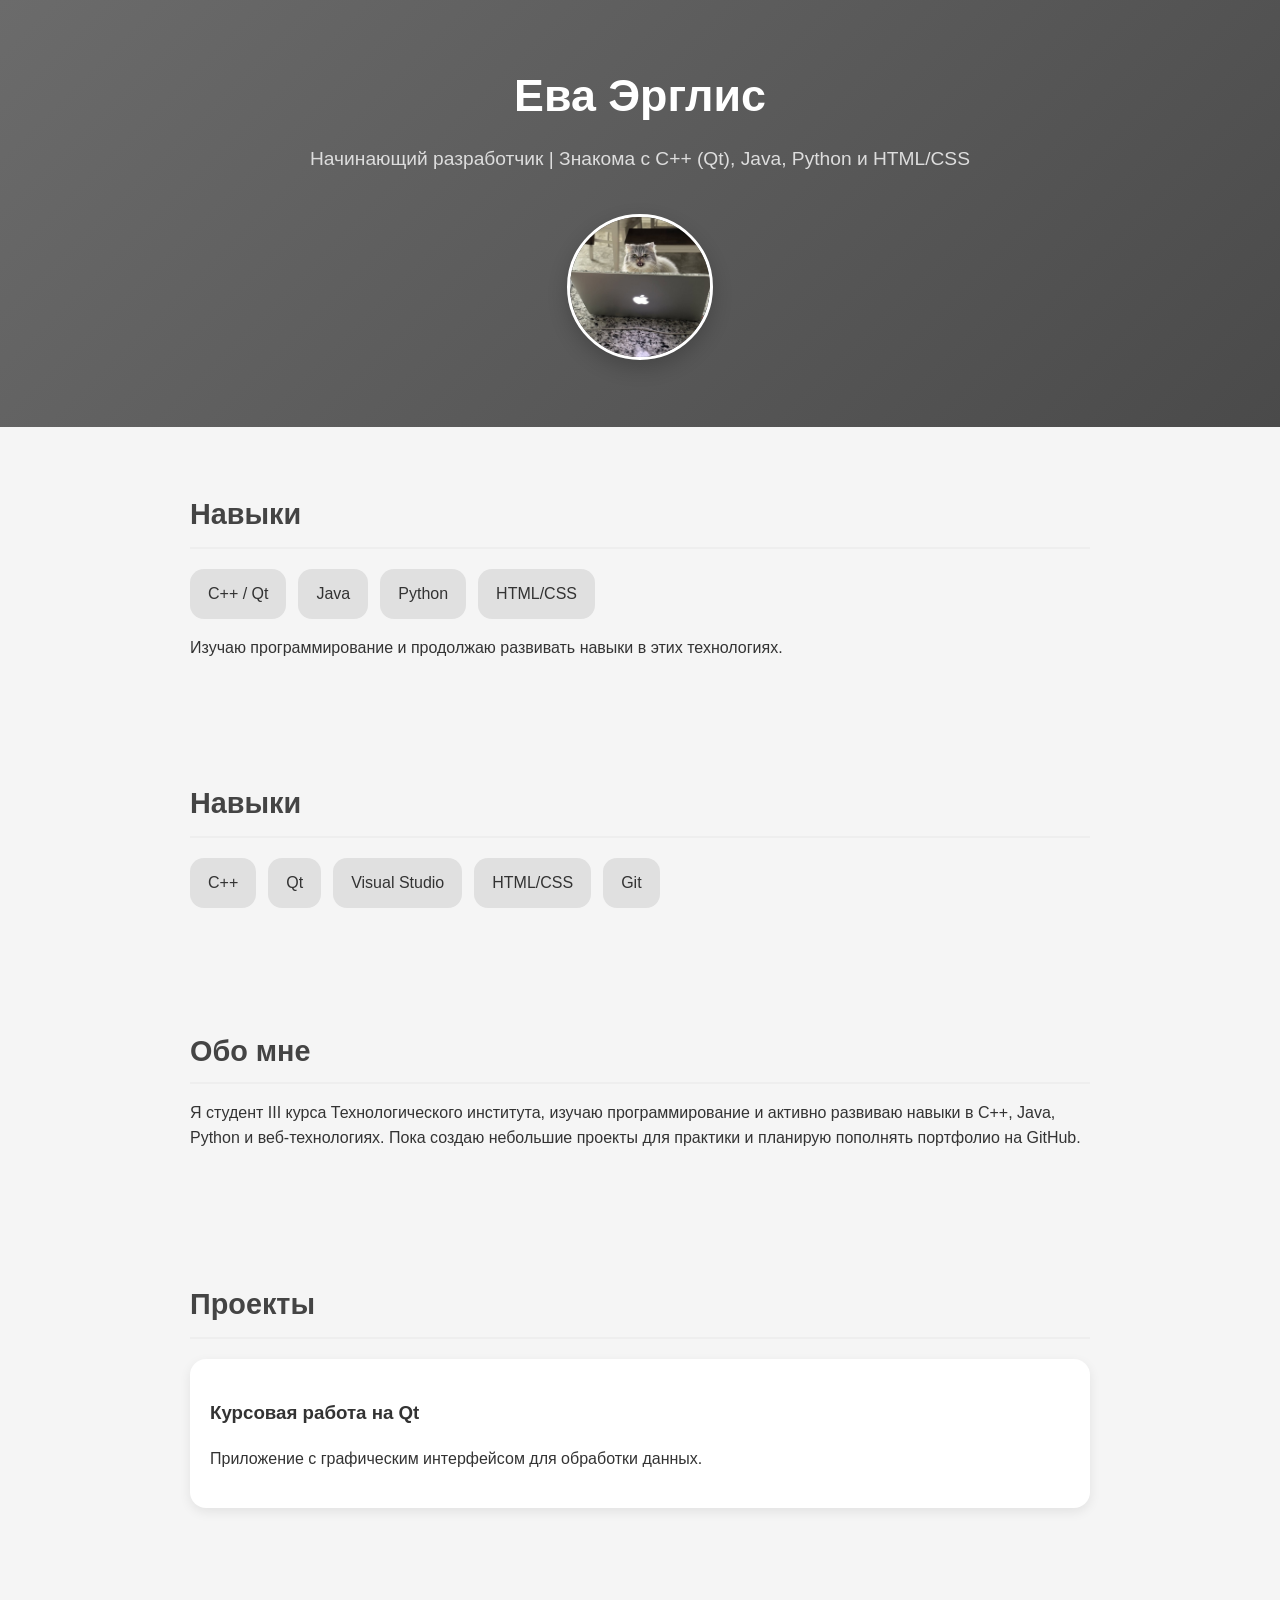
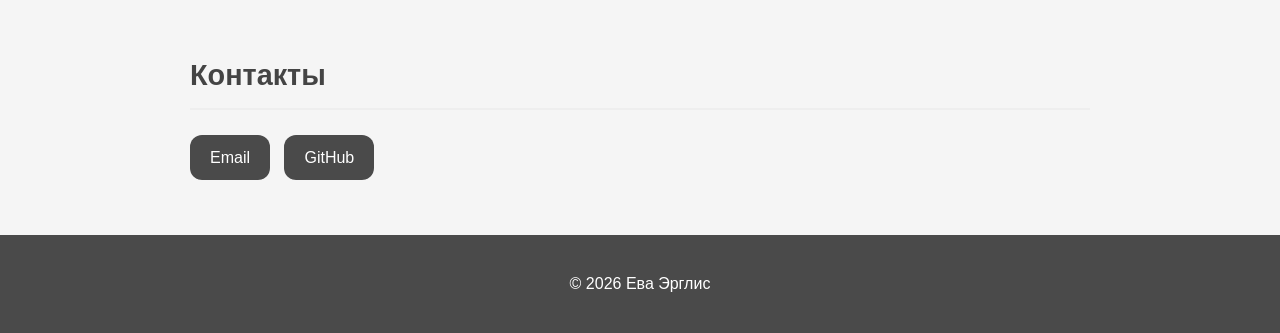
==== index.html @ 9d4b3353 "Добавила сайт-портфолио" ====
﻿<!DOCTYPE html>
<html lang="ru">
<head>
    <meta charset="UTF-8">
    <title>Ева Эрглис — Портфолио</title>
    <link rel="stylesheet" href="style.css">
</head>
<body>

    <header>
        <h1>Ева Эрглис</h1>
        <p>Начинающий разработчик | Знакома с C++ (Qt), Java, Python и HTML/CSS</p>
        <img src="avatar.jpg" alt="Ева Эрглис" class="avatar">
    </header>

    <section class="skills">
        <h2>Навыки</h2>
        <ul>
            <li>C++ / Qt</li>
            <li>Java</li>
            <li>Python</li>
            <li>HTML/CSS</li>
        </ul>
        <p>Изучаю программирование и продолжаю развивать навыки в этих технологиях.</p>
    </section>


    <section class="skills">
        <h2>Навыки</h2>
        <ul>
            <li>C++</li>
            <li>Qt</li>
            <li>Visual Studio</li>
            <li>HTML/CSS</li>
            <li>Git</li>
        </ul>
    </section>

    <section class="about">
        <h2>Обо мне</h2>
        <p>
            Я студент III курса Технологического института, изучаю программирование и активно развиваю навыки в C++, Java, Python и веб-технологиях.
            Пока создаю небольшие проекты для практики и планирую пополнять портфолио на GitHub.
        </p>
    </section>

    <section class="projects">
        <h2>Проекты</h2>
        <div class="card">
            <h3>Курсовая работа на Qt</h3>
            <p>Приложение с графическим интерфейсом для обработки данных.</p>
        </div>
    </section>

    <section class="contacts">
        <h2>Контакты</h2>
        <a href="mailto:fesilvin@mail.ru" class="contact-btn">Email</a>
        <a href="https://github.com/Fesilvin" class="contact-btn" target="_blank">GitHub</a>
    </section>


    <footer>
        <p>© 2026 Ева Эрглис</p>
    </footer>

    <script>
        const sections = document.querySelectorAll('section');
        window.addEventListener('scroll', checkSections);

        function checkSections() {
            const triggerBottom = window.innerHeight / 5 * 4;
            sections.forEach(section => {
                const sectionTop = section.getBoundingClientRect().top;
                if (sectionTop < triggerBottom) {
                    section.classList.add('visible');
                }
            });
        }

        // запускаем один раз при загрузке
        checkSections();
    </script>

    <script>
        const sections = document.querySelectorAll('section');

        function checkSections() {
            const triggerBottom = window.innerHeight / 5 * 4;
            sections.forEach(section => {
                const sectionTop = section.getBoundingClientRect().top;
                if (sectionTop < triggerBottom) {
                    section.classList.add('visible');
                }
            });
        }

        window.addEventListener('scroll', checkSections);

        // запуск один раз при загрузке
        checkSections();
    </script>

</body>
</html>
---- style.css ----
﻿/* Общие настройки */
body {
    font-family: 'Segoe UI', Tahoma, Geneva, Verdana, sans-serif;
    margin: 0;
    background: #f5f5f5; /* светло-серый */
    color: #333333; /* текст */
    line-height: 1.6;
}

/* Хедер */
header {
    background: linear-gradient(135deg, #6b6b6b, #4a4a4a); /* градиент от серого к темно-серому */
    color: #fff;
    text-align: center;
    padding: 60px 20px;
}

    header h1 {
        margin: 0;
        font-size: 2.8rem;
        font-weight: 600;
    }

    header p {
        margin-top: 12px;
        font-size: 1.2rem;
        color: #ddd;
    }

/* Фото аватар */
.avatar {
    width: 140px;
    height: 140px;
    border-radius: 50%;
    margin-top: 20px;
    object-fit: cover;
    border: 3px solid #fff;
    box-shadow: 0 8px 20px rgba(0,0,0,0.2);
}

/* Секция навыков */
.skills {
    padding: 40px 20px;
    max-width: 900px;
    margin: auto;
}

    .skills ul {
        list-style: none;
        padding: 0;
        display: flex;
        flex-wrap: wrap;
        gap: 12px;
    }

    .skills li {
        background: #e0e0e0;
        padding: 12px 18px;
        border-radius: 14px;
        transition: background 0.3s, transform 0.2s;
        cursor: default;
    }

        .skills li:hover {
            background: #cfcfcf;
            transform: translateY(-2px);
        }

    .skills p {
        margin-top: 14px;
        font-size: 1rem;
        color: #333;
    }

.about {
    padding: 40px 20px;
    max-width: 900px;
    margin: auto;
}

    .about h2 {
        font-size: 1.8rem;
        margin-bottom: 16px;
        border-bottom: 2px solid #eee;
        padding-bottom: 8px;
        color: #444;
    }

    .about p {
        font-size: 1rem;
        color: #333;
        line-height: 1.6;
    }


/* Секции */
section {
    padding: 50px 20px;
    max-width: 900px;
    margin: auto;
}

/* Анимация появления секций при скролле */
section {
    opacity: 0;
    transform: translateY(20px);
    transition: opacity 0.6s ease-out, transform 0.6s ease-out;
}

    section.visible {
        opacity: 1;
        transform: translateY(0);
    }


h2 {
    font-size: 1.8rem;
    margin-bottom: 20px;
    border-bottom: 2px solid #eee;
    padding-bottom: 10px;
    color: #444;
}

/* Список навыков */
ul {
    list-style: none;
    padding: 0;
    display: flex;
    flex-wrap: wrap;
    gap: 10px;
}

li {
    background: #e0e0e0; /* серый */
    padding: 10px 15px;
    border-radius: 12px;
    transition: 0.3s;
    cursor: default;
}

    li:hover {
        background: #cfcfcf; /* чуть темнее при наведении */
    }


/* Карточки проектов */
.card {
    background: #fff;
    padding: 20px;
    border-radius: 16px;
    box-shadow: 0 4px 12px rgba(0,0,0,0.08);
    margin-bottom: 20px;
    transition: transform 0.2s, box-shadow 0.2s;
}

    .card:hover {
        transform: translateY(-5px);
        box-shadow: 0 8px 20px rgba(0,0,0,0.12);
    }

/* Контакты */
section.contacts p {
    font-size: 1rem;
    margin: 5px 0;
}

.contact-btn {
    display: inline-block;
    text-decoration: none;
    background: #4a4a4a; /* темно-серый */
    color: white;
    padding: 10px 20px;
    border-radius: 12px;
    margin: 5px 10px 5px 0;
    transition: background 0.3s, transform 0.2s;
}

    .contact-btn:hover {
        background: #6b6b6b; /* эффект наведения */
        transform: translateY(-2px);
    }


/* Подвал */
footer {
    background: #4a4a4a; /* темно-серый */
    color: white;
    text-align: center;
    padding: 20px;
}

/* Адаптив для мобильных */
@media (max-width: 600px) {
    header h1 {
        font-size: 2rem;
    }

    h2 {
        font-size: 1.5rem;
    }
}
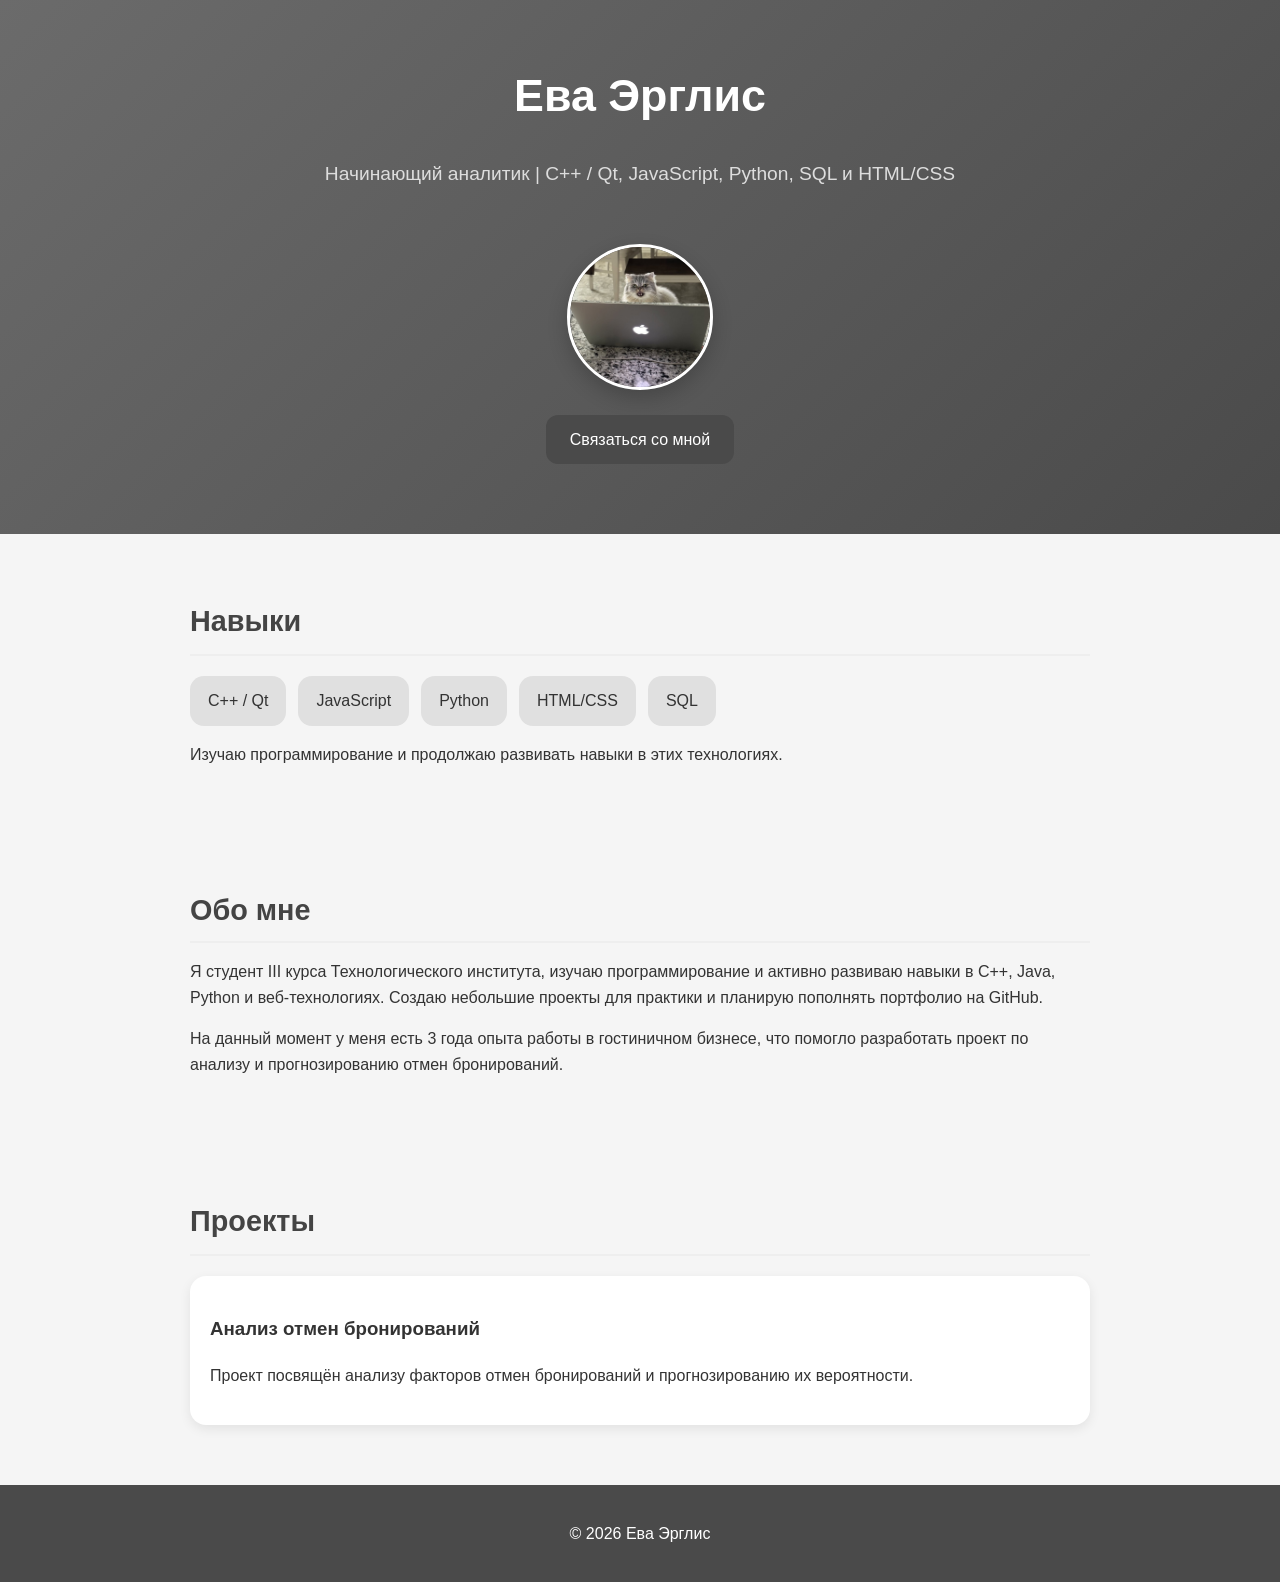
==== commit bd204403: "Add files via upload" ====
--- a/index.html
+++ b/index.html
@@ -9,77 +9,48 @@
 
     <header>
         <h1>Ева Эрглис</h1>
-        <p>Начинающий разработчик | Знакома с C++ (Qt), Java, Python и HTML/CSS</p>
+        <p>Начинающий аналитик | C++ / Qt, JavaScript, Python, SQL и HTML/CSS</p>
         <img src="avatar.jpg" alt="Ева Эрглис" class="avatar">
+        <a href="contacts.html" class="contact-btn">Связаться со мной</a>
     </header>
 
     <section class="skills">
         <h2>Навыки</h2>
         <ul>
             <li>C++ / Qt</li>
-            <li>Java</li>
+            <li>JavaScript</li>
             <li>Python</li>
             <li>HTML/CSS</li>
+            <li>SQL</li>
         </ul>
         <p>Изучаю программирование и продолжаю развивать навыки в этих технологиях.</p>
     </section>
 
 
-    <section class="skills">
-        <h2>Навыки</h2>
-        <ul>
-            <li>C++</li>
-            <li>Qt</li>
-            <li>Visual Studio</li>
-            <li>HTML/CSS</li>
-            <li>Git</li>
-        </ul>
-    </section>
-
     <section class="about">
         <h2>Обо мне</h2>
         <p>
-            Я студент III курса Технологического института, изучаю программирование и активно развиваю навыки в C++, Java, Python и веб-технологиях.
-            Пока создаю небольшие проекты для практики и планирую пополнять портфолио на GitHub.
+            Я студент III курса Технологического института, изучаю программирование и 
+            активно развиваю навыки в C++, Java, Python и веб-технологиях.
+            Создаю небольшие проекты для практики и планирую пополнять портфолио на GitHub. 
+        </p>
+
+           <p> На данный момент у меня есть 3 года опыта работы в гостиничном бизнесе,
+           что помогло разработать проект по анализу и прогнозированию отмен бронирований.
         </p>
     </section>
 
     <section class="projects">
         <h2>Проекты</h2>
         <div class="card">
-            <h3>Курсовая работа на Qt</h3>
-            <p>Приложение с графическим интерфейсом для обработки данных.</p>
+            <h3>Анализ отмен бронирований</h3>
+            <p>Проект посвящён анализу факторов отмен бронирований и прогнозированию их вероятности.</p>
         </div>
     </section>
-
-    <section class="contacts">
-        <h2>Контакты</h2>
-        <a href="mailto:fesilvin@mail.ru" class="contact-btn">Email</a>
-        <a href="https://github.com/Fesilvin" class="contact-btn" target="_blank">GitHub</a>
-    </section>
-
 
     <footer>
         <p>© 2026 Ева Эрглис</p>
     </footer>
-
-    <script>
-        const sections = document.querySelectorAll('section');
-        window.addEventListener('scroll', checkSections);
-
-        function checkSections() {
-            const triggerBottom = window.innerHeight / 5 * 4;
-            sections.forEach(section => {
-                const sectionTop = section.getBoundingClientRect().top;
-                if (sectionTop < triggerBottom) {
-                    section.classList.add('visible');
-                }
-            });
-        }
-
-        // запускаем один раз при загрузке
-        checkSections();
-    </script>
 
     <script>
         const sections = document.querySelectorAll('section');
--- a/style.css
+++ b/style.css
@@ -2,14 +2,14 @@
 body {
     font-family: 'Segoe UI', Tahoma, Geneva, Verdana, sans-serif;
     margin: 0;
-    background: #f5f5f5; /* светло-серый */
-    color: #333333; /* текст */
+    background: #f5f5f5;
+    color: #333;
     line-height: 1.6;
-}
-
-/* Хедер */
+    min-height: 100vh;
+}
+
 header {
-    background: linear-gradient(135deg, #6b6b6b, #4a4a4a); /* градиент от серого к темно-серому */
+    background: linear-gradient(135deg, #6b6b6b, #4a4a4a);
     color: #fff;
     text-align: center;
     padding: 60px 20px;
@@ -39,12 +39,6 @@
 }
 
 /* Секция навыков */
-.skills {
-    padding: 40px 20px;
-    max-width: 900px;
-    margin: auto;
-}
-
     .skills ul {
         list-style: none;
         padding: 0;
@@ -72,12 +66,6 @@
         color: #333;
     }
 
-.about {
-    padding: 40px 20px;
-    max-width: 900px;
-    margin: auto;
-}
-
     .about h2 {
         font-size: 1.8rem;
         margin-bottom: 16px;
@@ -92,20 +80,15 @@
         line-height: 1.6;
     }
 
-
-/* Секции */
-section {
-    padding: 50px 20px;
-    max-width: 900px;
-    margin: auto;
-}
-
-/* Анимация появления секций при скролле */
+/* Анимация появления секций */
 section {
     opacity: 0;
     transform: translateY(20px);
-    transition: opacity 0.6s ease-out, transform 0.6s ease-out;
-}
+    transition: opacity 0.6s ease-out,
+                transform 0.6s ease-out;
+}
+
+/* Анимация появления секций при скролле */
 
     section.visible {
         opacity: 1;
@@ -150,7 +133,6 @@
     border-radius: 16px;
     box-shadow: 0 4px 12px rgba(0,0,0,0.08);
     margin-bottom: 20px;
-    transition: transform 0.2s, box-shadow 0.2s;
 }
 
     .card:hover {
@@ -159,26 +141,37 @@
     }
 
 /* Контакты */
-section.contacts p {
-    font-size: 1rem;
-    margin: 5px 0;
+section {
+    padding: 40px 20px;
+    max-width: 900px;
+    margin: auto;
+}
+
+.skills,
+.about,
+.projects,
+.contacts {
+    max-width: 900px;
+    margin: auto;
+}
+
+.contacts {
+    text-align: center;
 }
 
 .contact-btn {
     display: inline-block;
+    background: #4a4a4a;
+    color: white;
+    padding: 12px 24px;
+    border-radius: 12px;
+    margin: 10px 12px;
     text-decoration: none;
-    background: #4a4a4a; /* темно-серый */
-    color: white;
-    padding: 10px 20px;
-    border-radius: 12px;
-    margin: 5px 10px 5px 0;
-    transition: background 0.3s, transform 0.2s;
-}
-
-    .contact-btn:hover {
-        background: #6b6b6b; /* эффект наведения */
-        transform: translateY(-2px);
-    }
+}
+
+.contact-btn:hover {
+    background: #6b6b6b;
+}
 
 
 /* Подвал */
@@ -199,3 +192,33 @@
         font-size: 1.5rem;
     }
 }
+
+nav {
+    text-align: center;
+    padding: 15px;
+    background: #c9c9c9;
+}
+
+nav a {
+    margin: 0 10px;
+    text-decoration: none;
+    color: #4a4a4a;
+}
+
+nav a:hover {
+    color: #000;
+}
+
+header {
+    display: flex;
+    flex-direction: column;
+    align-items: center;
+    gap: 15px;
+}
+
+.contacts-footer {
+    position: fixed;
+    bottom: 0;
+    left: 0;
+    width: 100%;
+}
